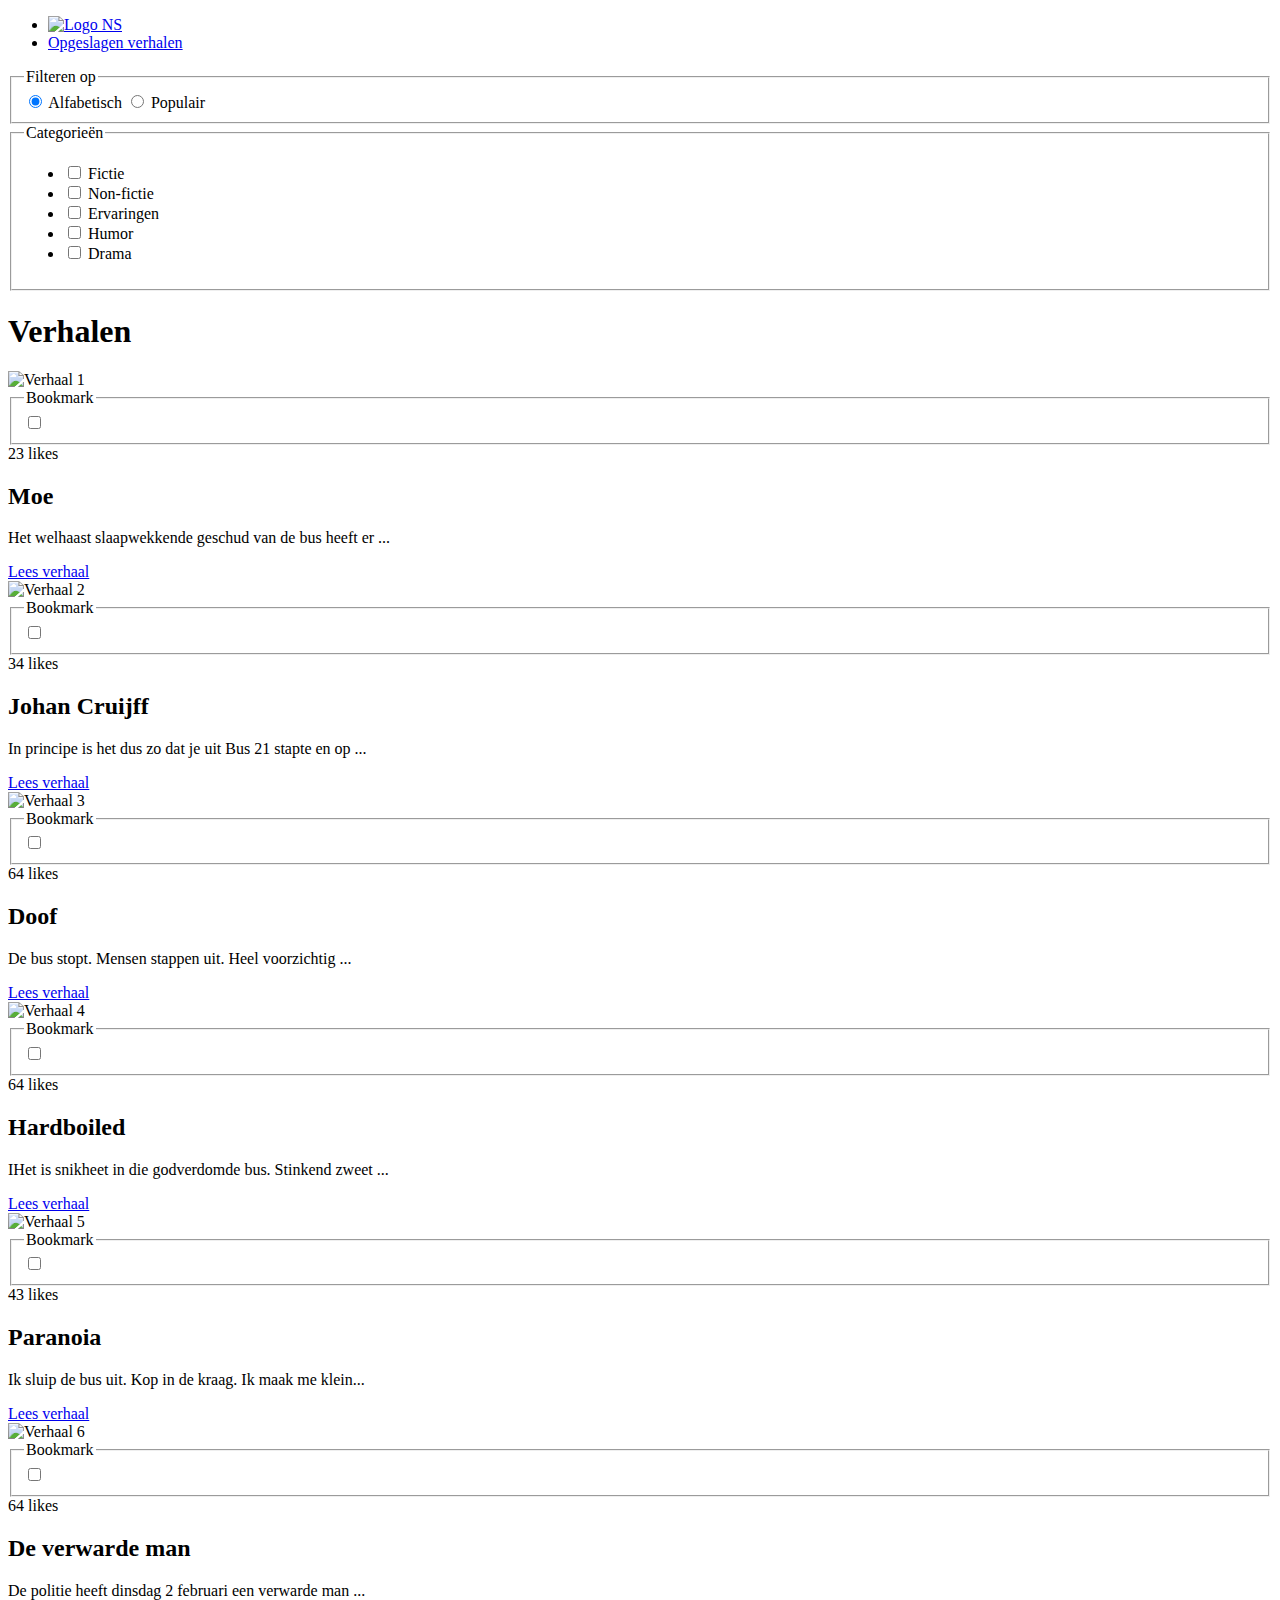
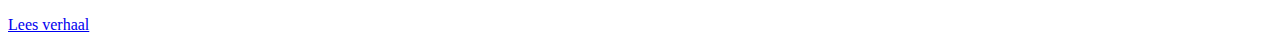
==== index.html @ 6b05376d "Add files via upload" ====
<!DOCTYPE html>
<html lang="en">

<head>
  <meta charset="UTF-8">
  <meta name="viewport" content="width=device-width, initial-scale=1.0">
  <meta http-equiv="X-UA-Compatible" content="ie=edge">
  <link href="https://fonts.googleapis.com/css?family=Open+Sans&display=swap" rel="stylesheet">
  <link rel="stylesheet" href="css/style.css">
  <title>NS - Verhalen</title>
</head>

<body>
  <header>
    <nav>
      <ul>
        <li>
          <a href="index.html">
            <img src="images/logo.png" alt="Logo NS">
          </a>
        </li>
        <li>
          <a href="opgeslagen.html" data-value="0">
            <span>Opgeslagen verhalen</span>
          </a>
        </li>
      </ul>
    </nav>
  </header>

  <aside>
    <form>
      <fieldset class="switch-field">
        <legend>Filteren op</legend>
        <input type="radio" name="filter" value="alfabetisch" id="alfabetisch" checked="">
        <label for="alfabetisch">Alfabetisch</label>
        <input type="radio" name="filter" value="populair" id="populair">
        <label for="populair">Populair</label>
      </fieldset>
    </form>
    <form>
      <fieldset>
        <legend>Categorieën</legend>
        <ul>
          <li>
            <input type="checkbox" name="categorie" value="fictie" id="fictie">
            <label for="fictie">Fictie</label>
          </li>
          <li>
            <input type="checkbox" name="categorie" value="non-fictie" id="non-fictie">
            <label for="non-fictie">Non-fictie</label>
          </li>
          <li>
            <input type="checkbox" name="categorie" value="ervaringen" id="ervaringen">
            <label for="ervaringen">Ervaringen</label>
          </li>
          <li>
            <input type="checkbox" name="categorie" value="humor" id="humor">
            <label for="humor">Humor</label>
          </li>
          <li>
            <input type="checkbox" name="categorie" value="drama" id="drama">
            <label for="drama">Drama</label>
          </li>
        </ul>
      </fieldset>
    </form>
  </aside>

  <main>
    <h1>Verhalen</h1>
    <div>
      <article>
        <section>
          <img src="images/verhaal1.png" alt="Verhaal 1">
          <form>
            <fieldset>
              <legend>Bookmark</legend>
              <input class="bookmark" type="checkbox" name="bookmark1" id="bookmark1">
              <label for="bookmark1"></label>
            </fieldset>
          </form>
        </section>
        <section>
          <footer>
            23 likes
          </footer>
          <h2>Moe</h2>
          <p>Het welhaast slaapwekkende geschud van de bus heeft er ...</p>
          <a href="moe.html">Lees verhaal</a>
        </section>
      </article>

      <article>
        <section>
          <img src="images/verhaal2.png" alt="Verhaal 2">
          <form>
            <fieldset>
              <legend>Bookmark</legend>
              <input class="bookmark" type="checkbox" name="bookmark2" id="bookmark2">
              <label for="bookmark2"></label>
            </fieldset>
          </form>
        </section>
        <section>
          <footer>
            34 likes
          </footer>
          <h2>Johan Cruijff</h2>
          <p>In principe is het dus zo dat je uit Bus 21 stapte en op ...</p>
          <a href="moe.html">Lees verhaal</a>
        </section>
      </article>

      <article>
        <section>
          <img src="images/verhaal3.png" alt="Verhaal 3">
          <form>
            <fieldset>
              <legend>Bookmark</legend>
              <input class="bookmark" type="checkbox" name="bookmark3" id="bookmark3">
              <label for="bookmark3"></label>
            </fieldset>
          </form>
        </section>
        <section>
          <footer>
            64 likes
          </footer>
          <h2>Doof</h2>
          <p>De bus stopt. Mensen stappen uit. Heel voorzichtig ...</p>
          <a href="moe.html">Lees verhaal</a>
        </section>
      </article>

      <article>
        <section>
          <img src="images/verhaal4.png" alt="Verhaal 4">
          <form>
            <fieldset>
              <legend>Bookmark</legend>
              <input class="bookmark" type="checkbox" name="bookmark4" id="bookmark4">
              <label for="bookmark4"></label>
            </fieldset>
          </form>
        </section>
        <section>
          <footer>
            64 likes
          </footer>
          <h2>Hardboiled</h2>
          <p>IHet is snikheet in die godverdomde bus. Stinkend zweet ...</p>
          <a href="moe.html">Lees verhaal</a>
        </section>
      </article>

      <article>
        <section>
          <img src="images/verhaal5.png" alt="Verhaal 5">
          <form>
            <fieldset>
              <legend>Bookmark</legend>
              <input class="bookmark" type="checkbox" name="bookmark5" id="bookmark5">
              <label for="bookmark5"></label>
            </fieldset>
          </form>
        </section>
        <section>
          <footer>
            43 likes
          </footer>
          <h2>Paranoia</h2>
          <p>Ik sluip de bus uit. Kop in de kraag. Ik maak me klein...</p>
          <a href="verhaal2.html">Lees verhaal</a>
        </section>
      </article>

      <article>
        <section>
          <img src="images/verhaal6.png" alt="Verhaal 6">
          <form>
            <fieldset>
              <legend>Bookmark</legend>
              <input class="bookmark" type="checkbox" name="bookmark6" id="bookmark6">
              <label for="bookmark6"></label>
            </fieldset>
          </form>
        </section>
        <section>
          <footer>
            64 likes
          </footer>
          <h2>De verwarde man</h2>
          <p>De politie heeft dinsdag 2 februari een verwarde man ...</p>
          <a href="moe.html">Lees verhaal</a>
        </section>
      </article>
    </div>
  </main>
  <script src="js/interactions.js"></script>
</body>


</html>
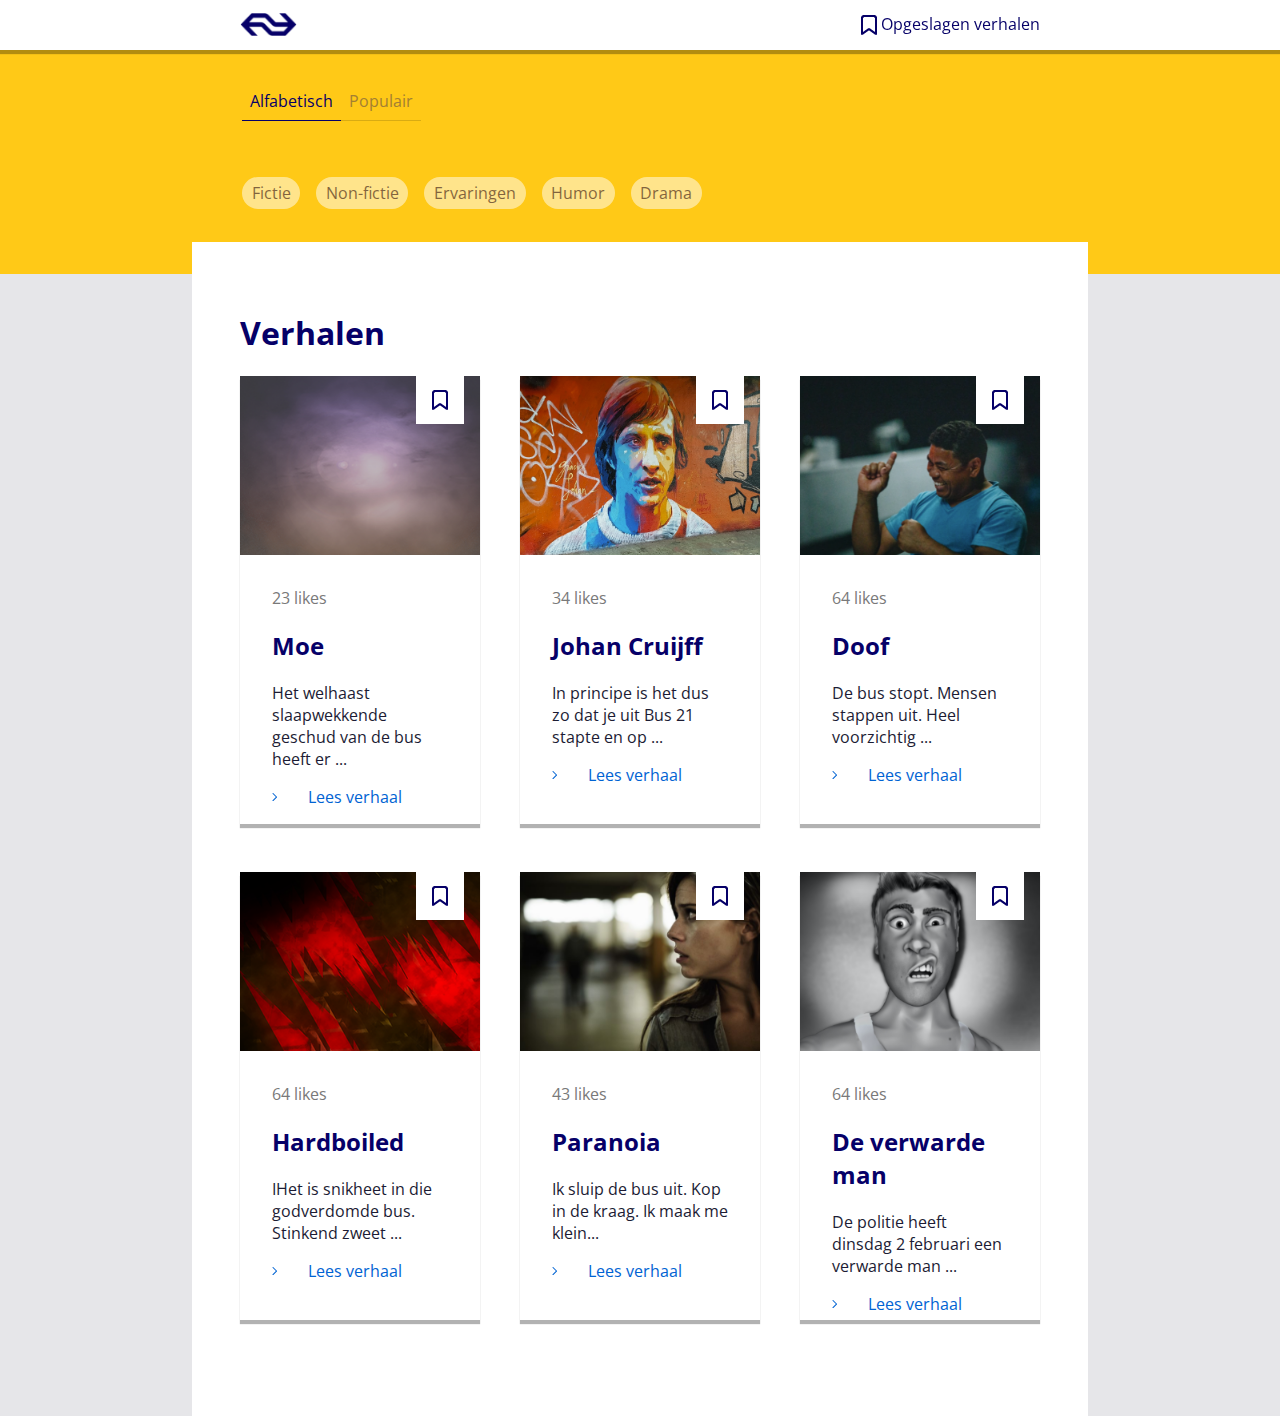
==== commit 8ae52272: "updated styling after feedback" ====
--- a/index.html
+++ b/index.html
@@ -71,7 +71,7 @@
     <h1>Verhalen</h1>
     <div>
       <article>
-        <section>
+        <header>
           <img src="images/verhaal1.png" alt="Verhaal 1">
           <form>
             <fieldset>
@@ -80,7 +80,7 @@
               <label for="bookmark1"></label>
             </fieldset>
           </form>
-        </section>
+        </header>
         <section>
           <footer>
             23 likes
@@ -92,7 +92,7 @@
       </article>
 
       <article>
-        <section>
+        <header>
           <img src="images/verhaal2.png" alt="Verhaal 2">
           <form>
             <fieldset>
@@ -101,7 +101,7 @@
               <label for="bookmark2"></label>
             </fieldset>
           </form>
-        </section>
+        </header>
         <section>
           <footer>
             34 likes
@@ -113,7 +113,7 @@
       </article>
 
       <article>
-        <section>
+        <header>
           <img src="images/verhaal3.png" alt="Verhaal 3">
           <form>
             <fieldset>
@@ -122,7 +122,7 @@
               <label for="bookmark3"></label>
             </fieldset>
           </form>
-        </section>
+        </header>
         <section>
           <footer>
             64 likes
@@ -134,7 +134,7 @@
       </article>
 
       <article>
-        <section>
+        <header>
           <img src="images/verhaal4.png" alt="Verhaal 4">
           <form>
             <fieldset>
@@ -143,7 +143,7 @@
               <label for="bookmark4"></label>
             </fieldset>
           </form>
-        </section>
+        </header>
         <section>
           <footer>
             64 likes
@@ -155,7 +155,7 @@
       </article>
 
       <article>
-        <section>
+        <header>
           <img src="images/verhaal5.png" alt="Verhaal 5">
           <form>
             <fieldset>
@@ -164,7 +164,7 @@
               <label for="bookmark5"></label>
             </fieldset>
           </form>
-        </section>
+        </header>
         <section>
           <footer>
             43 likes
@@ -176,7 +176,7 @@
       </article>
 
       <article>
-        <section>
+        <header>
           <img src="images/verhaal6.png" alt="Verhaal 6">
           <form>
             <fieldset>
@@ -185,7 +185,7 @@
               <label for="bookmark6"></label>
             </fieldset>
           </form>
-        </section>
+        </header>
         <section>
           <footer>
             64 likes
--- a/css/style.css
+++ b/css/style.css
@@ -0,0 +1,643 @@
+* {
+  box-sizing: border-box;
+}
+
+body {
+  font-family: 'Open Sans', sans-serif;
+  background: #E6E6E9;
+  color: #1C1C34;
+  margin: 0;
+}
+
+form legend {
+  display: none;
+}
+
+form fieldset {
+  border: none;
+  padding: 0;
+}
+
+ul {
+  list-style: none;
+  padding: 0;
+}
+
+/* Header ~~~~~~~~~~~~~~~~~~~~~~~~~~~~~~~~~~~~~~~~~~~~*/
+
+body > header {
+  width: 100%;
+  background-color: #fff;
+  padding: 0 1em;
+  height: 3.125rem;
+  display: flex;
+  align-items: center;
+  position: sticky;
+  box-shadow: 0 .25rem 0.06rem rgba(0, 0, 0, 0.3);
+  top: 0;
+  z-index: 9999;
+}
+
+/* Header tablet */
+@media (min-width: 48em) {
+  body > header {
+    padding: 0 10vw;
+  }
+}
+
+/* Header desktop */
+@media (min-width: 71em) {
+  body > header {
+    padding: 0 15vw;
+  }
+}
+
+body > header nav {
+  width: 100%;
+  padding: 0 1em;
+}
+
+/* nav tablet */
+@media (min-width: 48em) {
+  body > header nav {
+    padding: 0 2em;
+  }
+}
+
+/* nav desktop */
+@media (min-width: 71em) {
+  body > header nav {
+    padding: 0 3em;
+  }
+}
+
+body > header ul {
+  display: flex;
+  justify-content: space-between;
+  margin: 0;
+}
+
+body > header ul li {
+  padding: 0;
+}
+
+li a {
+  color: #060068;
+  text-decoration: none;
+  display: flex;
+  position: relative;
+}
+
+li a:hover {
+  text-decoration: underline;
+}
+
+li:last-of-type a::before {
+  content: '';
+  width: 1.5rem;
+  height: 1.5rem;
+  display: inline-block;
+  background-image: url('../images/bookmark.png');
+}
+
+li:last-of-type a::after {
+  opacity: 0;
+}
+
+li:last-of-type a.bookmarks::after {
+  display: inline-block;
+  content: attr(data-value);
+  width: 1.125rem;
+  height: 1.125rem;
+  background: #0063D3;
+  border-radius: 50%;
+  display: flex;
+  align-items: center;
+  justify-content: center;
+  color: #fff;
+  transform: translateY(-0.625rem);
+  font-size: 0.8125rem;
+  position: absolute;
+  right: -1.2rem;
+  text-align: center;
+  opacity: 1;
+  animation: bounceIn .5s;
+}
+
+/* Animatie: https://thoughtbot.com/blog/css-animation-for-beginners */
+@keyframes bounceIn {
+  0% {
+    transform: translateY(-0625rem) scale(0.1);
+    opacity: 0;
+  }
+
+  60% {
+    transform: translateY(-0625rem) scale(1.3);
+    opacity: 1;
+  }
+
+  100% {
+    transform: translateY(-0625rem) scale(1);
+  }
+}
+
+/* Header 'opgeslagen verhalen' */
+li:last-of-type a span {
+  display: none;
+}
+
+@media (min-width: 48em) { 
+  li:last-of-type a span {
+    display: block;
+  }
+}
+
+/* Aside filter ~~~~~~~~~~~~~~~~~~~~~~~~~~~~~~~~~~~~~~~~~~~~*/
+
+aside {
+  background: #FFC917;
+  width: 100%;
+  padding: 0 1em 6em 0;
+}
+
+/* Aside tablet */
+@media (min-width: 48em) {
+  aside {
+    padding: 0 10vw;
+    height: 14em;
+  }
+}
+
+/* Aside desktop */
+@media (min-width: 71em) {
+  aside {
+    padding: 0 15vw;
+  }
+}
+
+aside form {
+  padding: 0 1em;
+}
+
+aside form:first-of-type {
+  padding: 2em 1em;
+}
+
+/* Aside tablet */
+@media (min-width: 48em) {
+  aside form {
+    padding: 0 2em;
+  }
+  
+  aside form:first-of-type {
+    padding: 2em 2em;
+  }
+}
+
+/* Aside desktop */
+@media (min-width: 71em) {
+  aside form {
+    padding: 0 3em;
+  }
+  
+  aside form:first-of-type {
+    padding: 2em 3em;
+  }
+}
+
+
+
+/* https://codepen.io/paulcp/pen/rjWZwp */
+.switch-field {
+  overflow: hidden;
+}
+
+.switch-field input {
+  display: none;
+}
+
+.switch-field label {
+  float: left;
+}
+
+.switch-field label {
+  display: inline-block;
+  color: #A37F33;
+  font-size: 1em;
+  font-weight: normal;
+  text-align: center;
+  text-shadow: none;
+  padding: 0.5em;
+  border-bottom: 0.05em solid rgba(0, 0, 0, 0.15);
+  -webkit-transition: all 0.1s ease-in-out;
+  -moz-transition: all 0.1s ease-in-out;
+  -ms-transition: all 0.1s ease-in-out;
+  -o-transition: all 0.1s ease-in-out;
+  transition: all 0.1s ease-in-out;
+}
+
+.switch-field label:hover {
+  cursor: pointer;
+}
+
+.switch-field input:checked+label {
+  color: #060068;
+  border-bottom: 0.05em solid #060068;
+}
+
+/* Aside label filters */
+
+aside form:last-of-type input[type="checkbox"] {
+  display: none;
+  margin: 0;
+}
+
+aside form:last-of-type ul input[type="checkbox"]+label {
+  display: block;
+  float: left;
+  background: #fff;
+  width: auto;
+  border-radius: 1em;
+  padding: .3em .6em;
+  margin: .5em 1em .5em 0;
+  opacity: 0.5;
+  color: #060068;
+  transition: 0.2s;
+}
+
+aside form:last-of-type ul input[type="checkbox"]+label:hover {
+  cursor: pointer;
+  opacity: 0.75;
+}
+
+aside form:last-of-type ul input[type="checkbox"]:checked+label {
+  opacity: 1;
+  transition: 0.2s;
+}
+
+
+/* Main ~~~~~~~~~~~~~~~~~~~~~~~~~~~~~~~~~~~~~~~~~~~~*/
+
+main {
+  width: 100%;
+  padding: 1em;
+  margin: -8em auto;
+}
+
+/* Main tablet */
+@media (min-width: 48em) {
+  main {
+    background: #fff;
+    width: 80vw;
+    padding: 2em;
+    margin: -2em auto;
+  }
+}
+
+/* Main desktop */
+@media (min-width: 71em) {
+  main {
+    width: 70vw;
+    padding: 3em;
+  }
+}
+
+main h1 {
+  width: 100%;
+  color: #060068;
+}
+
+main div {
+  display: flex;
+  flex-wrap: wrap;
+  justify-content: space-between;
+  flex-direction: row;
+}
+
+main div.popular {
+  flex-direction: column-reverse;
+}
+
+/* Articles tablet */
+@media (min-width: 48em) {
+  main div.popular {
+    flex-direction: row-reverse;
+  }
+}
+
+/* Article */
+div>article {
+  width: 100%;
+  background: #fff;
+  box-shadow: 0 .25rem 0.06rem rgba(0, 0, 0, 0.3);
+  margin-bottom: 3em;
+  max-height: 28em;
+}
+
+
+/* Article tablet */
+@media (min-width: 48em) {
+  div>article {
+    width: 45%;
+  }
+}
+
+/* Article desktop */
+@media (min-width: 71em) {
+  div>article {
+    width: 30%;
+  }
+}
+
+div>article header {
+  background: grey;
+  overflow: hidden;
+  display: flex;
+  align-items: center;
+  position: relative;
+  height: 40%;
+}
+
+div>article header img {
+  width: 100%;
+}
+
+/* Bookmark button */
+div>article header form {
+  position: absolute;
+  display: flex;
+  align-items: center;
+  justify-content: center;
+  top: 0;
+  right: 1em;
+  background: #fff;
+  width: 3em;
+  height: 3em;
+}
+
+div>article header form input {
+  display: none;
+}
+
+div>article header form input+label {
+  display: block;
+  background: url('../images/bookmark.png') no-repeat center;
+  transition: .3s;
+  width: 3em;
+  height: 3em;
+}
+
+div>article header form input:checked+label {
+  background: url('../images/bookmark-filled.png') no-repeat center;
+  transition: .3s;
+}
+
+div>article section {
+  padding: 2em;
+}
+
+div>article section h2 {
+  color: #060068;
+}
+
+div>article section footer {
+  color: #797979;
+}
+
+div>article section a {
+  color: #0063D3;
+  text-decoration: none;
+  display: flex;
+  align-items: center;
+}
+
+div>article section a::before {
+  content: '';
+  width: 2.25rem;
+  height: 1em;
+  display: inline-block;
+  background-image: url('../images/button.png');
+  transition: .3s;
+}
+
+div>article section a:hover::before {
+  transform: translateX(.5em);
+}
+
+
+
+
+/* Verhaal ~~~~~~~~~~~~~~~~~~~~~~~~~~~~~~~~~~~~~~~~~~~~*/
+
+body.verhaal {
+  background-color: rgb(84, 81, 114);
+}
+
+body.verhaal>article {
+  width: 100%;
+  padding: 1em;
+  font-style: italic;
+  letter-spacing: .1em;
+  font-family: serif;
+  color: white;
+}
+
+/* Verhaal tablet */
+@media (min-width: 48em) {
+  body.verhaal>article {
+    width: 80vw;
+    padding: 2em;
+    margin: 0 auto;
+  }
+}
+
+/* Verhaal desktop */
+
+@media (min-width: 71em) {
+  body.verhaal>article {
+    width: 60vw;
+    padding: 3em;
+  }
+}
+
+body.verhaal>article p {
+  line-height: 2em;
+  animation: blur 20s ease-out infinite;
+}
+
+body.verhaal>article p:nth-child(1) {
+  animation-delay: 1s;
+}
+
+body.verhaal>article p:nth-child(2) {
+  animation-delay: 10s;
+}
+
+body.verhaal>article p:nth-child(3) {
+  animation-delay: 15s;
+}
+
+body.verhaal>article p:nth-child(4) {
+  animation-delay: 25s;
+}
+
+/* https://codepen.io/onge/pen/KwdZpE */
+
+@keyframes blur {
+  0% {
+    text-shadow: 0 0 6.25rem #fff;
+    opacity: 1;
+    transform: translate(0, 0);
+  }
+
+  5% {
+    text-shadow: 0 0 5.625rem #fff;
+  }
+
+  15% {
+    opacity: 1;
+  }
+
+  20% {
+    text-shadow: 0 0 0 #fff;
+    transform: translate(0.125rem, -0.125rem);
+  }
+
+  50% {
+    opacity: .3;
+    transform: translate(-0.3125rem, 0.3125rem);
+  }
+
+  95% {
+    text-shadow: 0 0 5.625rem #fff;
+    transform: translate(0, 0);
+  }
+
+  100% {
+    text-shadow: 0 0 6.25rem #fff;
+    opacity: 1;
+  }
+}
+
+/* https://developer.mozilla.org/en-US/docs/Web/CSS/backdrop-filter#Result */
+
+.overlay {
+  background-image: radial-gradient(circle farthest-side, rgba(0, 0, 0, 0), rgba(0, 0, 20, .3)), url('https://thumbs.gfycat.com/DependableHeavenlyKentrosaurus-size_restricted.gif');
+  background-color: rgba(0, 0, 0, 1);
+  height: 100vh;
+  width: 100vw;
+  position: fixed;
+  top: 0;
+  left: 0;
+  animation: sleep 20s linear;
+  pointer-events: none;
+}
+
+@keyframes sleep {
+  0% {
+    background-color: rgba(0, 0, 0, 0);
+    opacity: 0;
+  }
+
+  50% {
+    background-color: rgba(0, 0, 0, 0.3);
+    backdrop-filter: blur(0.06rem);
+  }
+
+  100% {
+    background-color: rgba(0, 0, 20, .85);
+    backdrop-filter: blur(0.625rem);
+    opacity: .9;
+  }
+}
+
+
+body.verhaal>article form {
+  margin: 5em auto;
+  width: 2.8125rem;
+  height: 2.8125rem;
+  background-color: #fff;
+  border-radius: 50%;
+  display: flex;
+  align-items: center;
+  position: relative;
+  justify-content: center;
+  top: 0;
+  right: 1em;
+  background: #fff;
+  width: 3em;
+  height: 3em;
+  z-index: 99999;
+}
+
+body.verhaal>article form input {
+  display: none;
+}
+
+
+/* https://codepen.io/kieranfivestars/pen/PwzjgN */
+
+body.verhaal>article form input+label {
+  display: block;
+  background: url('../images/heart.png') no-repeat center;
+  transition: .3s;
+  width: 3em;
+  height: 3em;
+}
+
+body.verhaal>article form input:checked+label {
+  background: url('../images/heart-filled.png') no-repeat center;
+  transition: .3s;
+  animation: size .4s;  
+}
+
+body.verhaal>article form input+label+span {
+  position: absolute;
+  bottom: 4.375rem;
+  left: 0;
+  right: 0;
+  visibility: hidden;
+  opacity: 0;
+  transition: .6s;
+  z-index: -2;
+  font-size: 1em;
+  color: transparent;
+  font-weight: 400;
+  pointer-events: none;
+  text-align: center;
+  font-family: 'Open Sans', sans-serif;
+}
+
+body.verhaal>article form input:checked+label+span {
+  visibility: visible;
+  animation: fade 3s;
+  opacity: 1;
+}
+
+@keyframes size {
+  0% {
+    transform: scale(1);
+  }
+
+  50% {
+    transform: scale(1.3);
+  }
+
+  100% {
+    transform: scale(1.3);
+  }
+}
+
+@keyframes fade {
+  0% {
+    color: transparent;
+  }
+
+  50% {
+    color: #fff;
+  }
+
+  100% {
+    color: transparent;
+  }
+}